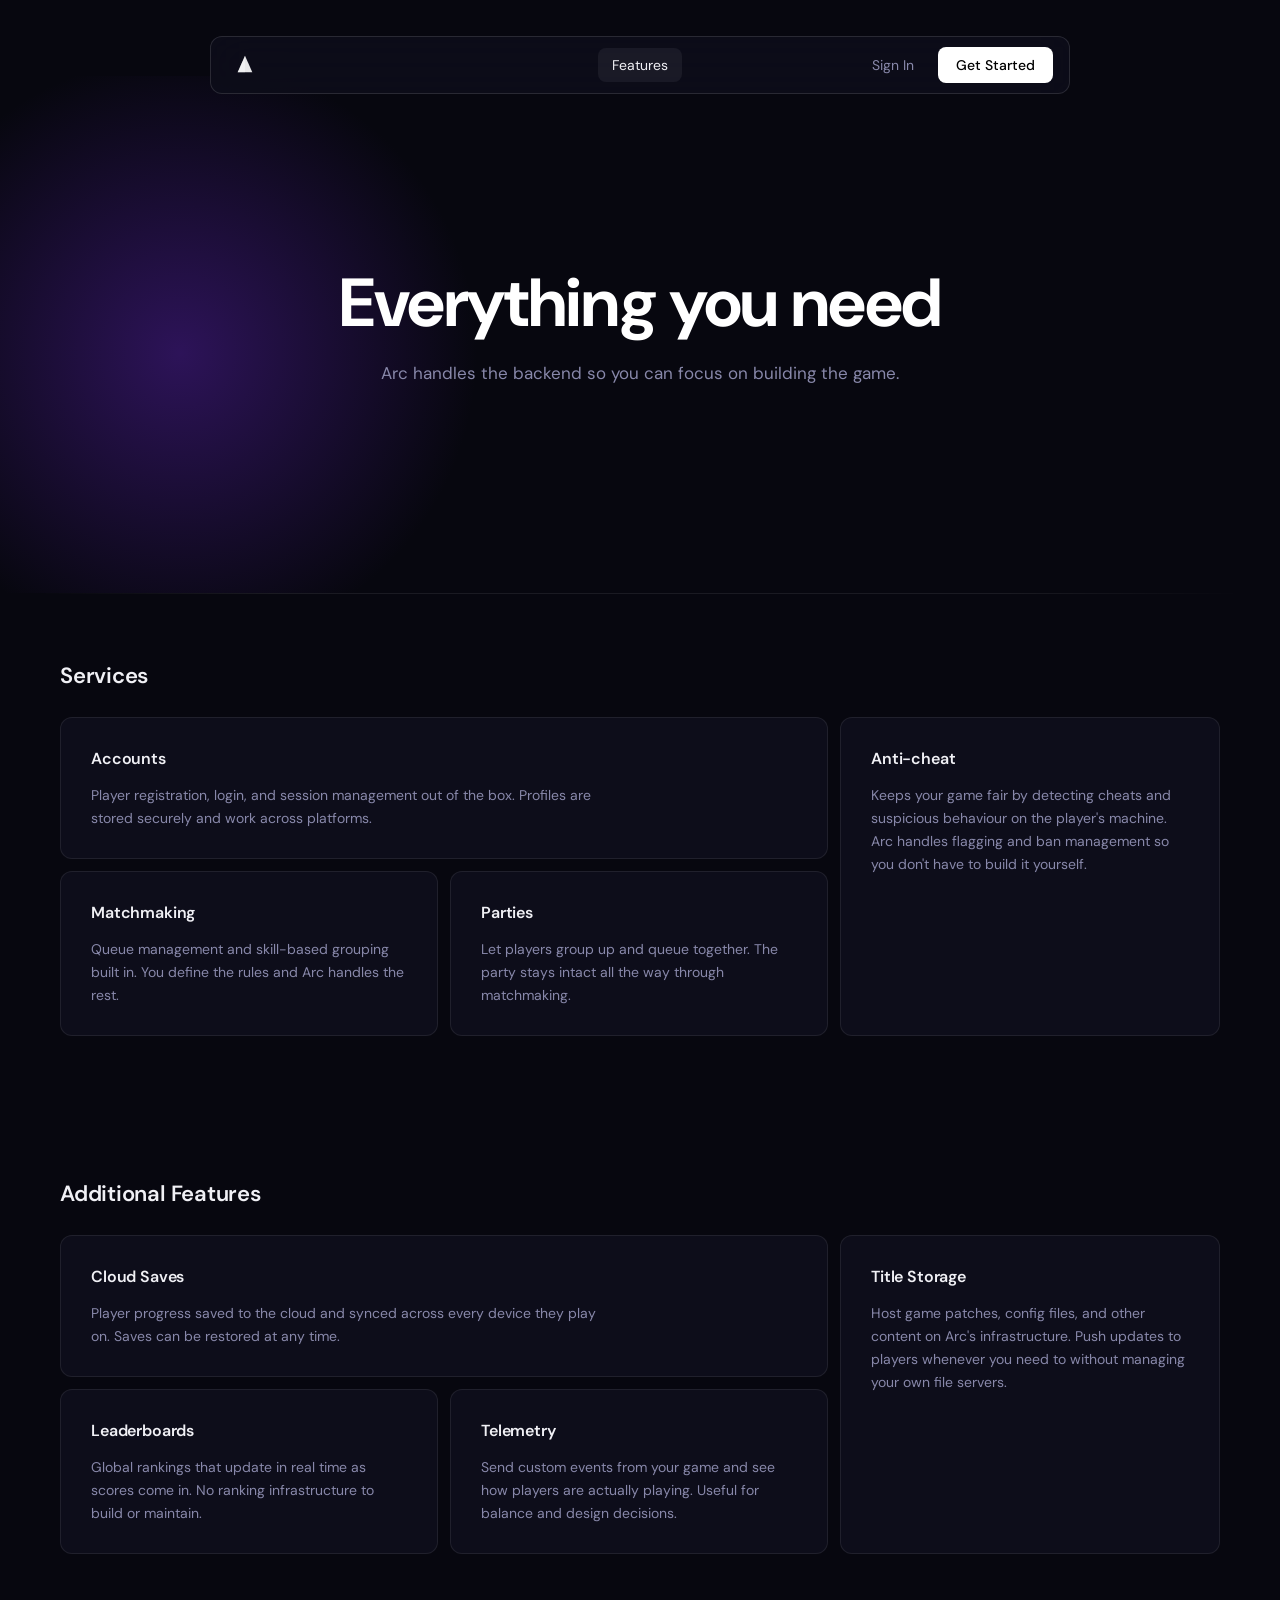
==== features.html @ 821b5faa "Add files via upload" ====
<!DOCTYPE html>
<html lang="en">
<head>
<meta charset="UTF-8">
<meta name="viewport" content="width=device-width,initial-scale=1.0">
<title>Arc — Features</title>
<link rel="preconnect" href="https://fonts.googleapis.com">
<link href="https://fonts.googleapis.com/css2?family=DM+Sans:wght@300;400;500;600;700&display=swap" rel="stylesheet">
<link rel="stylesheet" href="shared.css">
</head>
<body>

<!-- NAV -->
<div class="nav-wrap">
  <nav class="navbar">
    <a href="index.html" class="nav-logo">
      <svg width="22" height="22" viewBox="0 0 24 24" fill="none">
        <path d="M12 2L4 20h16L12 2z" fill="white" opacity="0.9"/>
        <path d="M12 2L4 20h8V2z" fill="white" opacity="0.4"/>
      </svg>
    </a>
    <div class="nav-center">
      <a href="features.html" class="nav-link active">Features</a>
    </div>
    <div class="nav-right">
      <a href="login.html" class="nav-sign-in">Sign In</a>
      <a href="login.html" class="nav-get-started">Get Started</a>
    </div>
  </nav>
</div>

<!-- HERO -->
<section class="hero">
  <div class="hero-glow"></div>
  <div class="container" style="text-align:center;padding-top:90px;padding-bottom:80px;">
    <h1 class="hero-title">Everything you need</h1>
    <p class="hero-sub">Arc handles the backend so you can focus on building the game.</p>
  </div>
</section>

<div class="page-divider"></div>

<!-- SERVICES SECTION -->
<section class="section">
  <div class="container">
    <h2 class="section-title">Services</h2>

    <div class="feat-layout">
      <!-- Left column -->
      <div class="feat-left">
        <!-- Accounts — full width -->
        <div class="feat-card feat-card-full">
          <div class="feat-card-title">Accounts</div>
          <div class="feat-card-body">Player registration, login, and session management out of the box. Profiles are stored securely and work across platforms.</div>
        </div>
        <!-- Matchmaking + Parties side by side -->
        <div class="feat-row">
          <div class="feat-card">
            <div class="feat-card-title">Matchmaking</div>
            <div class="feat-card-body">Queue management and skill-based grouping built in. You define the rules and Arc handles the rest.</div>
          </div>
          <div class="feat-card">
            <div class="feat-card-title">Parties</div>
            <div class="feat-card-body">Let players group up and queue together. The party stays intact all the way through matchmaking.</div>
          </div>
        </div>
      </div>
      <!-- Right column — Anti-cheat tall -->
      <div class="feat-right">
        <div class="feat-card feat-card-tall">
          <div class="feat-card-title">Anti-cheat</div>
          <div class="feat-card-body">Keeps your game fair by detecting cheats and suspicious behaviour on the player's machine. Arc handles flagging and ban management so you don't have to build it yourself.</div>
        </div>
      </div>
    </div>
  </div>
</section>

<!-- ADDITIONAL FEATURES SECTION -->
<section class="section">
  <div class="container">
    <h2 class="section-title">Additional Features</h2>

    <div class="feat-layout">
      <div class="feat-left">
        <!-- Cloud Saves — full width -->
        <div class="feat-card feat-card-full">
          <div class="feat-card-title">Cloud Saves</div>
          <div class="feat-card-body">Player progress saved to the cloud and synced across every device they play on. Saves can be restored at any time.</div>
        </div>
        <!-- Leaderboards + Telemetry -->
        <div class="feat-row">
          <div class="feat-card">
            <div class="feat-card-title">Leaderboards</div>
            <div class="feat-card-body">Global rankings that update in real time as scores come in. No ranking infrastructure to build or maintain.</div>
          </div>
          <div class="feat-card">
            <div class="feat-card-title">Telemetry</div>
            <div class="feat-card-body">Send custom events from your game and see how players are actually playing. Useful for balance and design decisions.</div>
          </div>
        </div>
      </div>
      <!-- Right — Title Storage tall -->
      <div class="feat-right">
        <div class="feat-card feat-card-tall">
          <div class="feat-card-title">Title Storage</div>
          <div class="feat-card-body">Host game patches, config files, and other content on Arc's infrastructure. Push updates to players whenever you need to without managing your own file servers.</div>
        </div>
      </div>
    </div>
  </div>
</section>

</body>
</html>
---- shared.css ----
/* ═══════════════════════════════════════════
   ARC SERVICES — shared.css
   Exact recreation of arc-services.dev
═══════════════════════════════════════════ */

*, *::before, *::after {
  margin: 0; padding: 0; box-sizing: border-box;
}

:root {
  --bg:       #07070f;
  --bg-card:  #0d0d1a;
  --bg-card2: #0f0f1e;
  --border:   rgba(255,255,255,0.08);
  --border2:  rgba(255,255,255,0.12);
  --txt:      #f0f0f5;
  --txt2:     #8888aa;
  --txt3:     #5a5a7a;
  --accent:   #ffffff;
  --purple:   #6b21a8;
  --purple2:  #4c1d95;
}

html { scroll-behavior: smooth; }

body {
  font-family: 'DM Sans', -apple-system, sans-serif;
  background: var(--bg);
  color: var(--txt);
  font-size: 15px;
  line-height: 1.6;
  min-height: 100vh;
  overflow-x: hidden;
}

/* ── CONTAINER ── */
.container {
  max-width: 1240px;
  margin: 0 auto;
  padding: 0 40px;
}

/* ═══════════════════════════════
   NAV
═══════════════════════════════ */
.nav-wrap {
  display: flex;
  justify-content: center;
  padding: 18px 40px 0;
  position: sticky;
  top: 18px;
  z-index: 100;
}

.navbar {
  display: flex;
  align-items: center;
  justify-content: space-between;
  width: 100%;
  max-width: 860px;
  background: rgba(13, 13, 26, 0.85);
  backdrop-filter: blur(20px);
  -webkit-backdrop-filter: blur(20px);
  border: 1px solid var(--border2);
  border-radius: 12px;
  padding: 10px 16px;
}

.nav-logo {
  display: flex;
  align-items: center;
  justify-content: center;
  width: 36px;
  height: 36px;
  text-decoration: none;
  flex-shrink: 0;
}

.nav-center {
  display: flex;
  align-items: center;
  gap: 8px;
  position: absolute;
  left: 50%;
  transform: translateX(-50%);
}

.nav-link {
  font-size: 14px;
  font-weight: 400;
  color: var(--txt2);
  text-decoration: none;
  padding: 6px 14px;
  border-radius: 8px;
  transition: color 0.15s, background 0.15s;
}
.nav-link:hover, .nav-link.active { color: var(--txt); background: rgba(255,255,255,0.06); }

.nav-right {
  display: flex;
  align-items: center;
  gap: 8px;
  flex-shrink: 0;
}

.nav-sign-in {
  font-size: 14px;
  font-weight: 400;
  color: var(--txt2);
  text-decoration: none;
  padding: 7px 16px;
  border-radius: 8px;
  transition: color 0.15s, background 0.15s;
}
.nav-sign-in:hover { color: var(--txt); background: rgba(255,255,255,0.06); }

.nav-get-started {
  font-size: 14px;
  font-weight: 500;
  color: #000;
  text-decoration: none;
  padding: 7px 18px;
  border-radius: 8px;
  background: #fff;
  transition: opacity 0.15s, transform 0.15s;
}
.nav-get-started:hover { opacity: 0.88; transform: translateY(-1px); }

/* ═══════════════════════════════
   HERO
═══════════════════════════════ */
.hero {
  position: relative;
  text-align: center;
  padding: 100px 40px 90px;
  overflow: hidden;
}

.hero-glow {
  position: absolute;
  bottom: -60px;
  left: -120px;
  width: 600px;
  height: 600px;
  background: radial-gradient(ellipse at center, rgba(76,29,149,0.55) 0%, transparent 70%);
  pointer-events: none;
  z-index: 0;
}

.hero-glow-right {
  left: auto;
  right: -100px;
  bottom: 0;
  width: 400px;
  height: 400px;
  background: radial-gradient(ellipse at center, rgba(107,33,168,0.25) 0%, transparent 70%);
}

.arc-watermark {
  position: absolute;
  top: 50%;
  left: 50%;
  transform: translate(-50%, -50%);
  font-size: 280px;
  font-weight: 900;
  letter-spacing: -0.04em;
  color: rgba(255,255,255,0.025);
  pointer-events: none;
  user-select: none;
  z-index: 0;
  line-height: 1;
}

.hero .container { position: relative; z-index: 1; }

.hero-title {
  font-size: clamp(44px, 6vw, 68px);
  font-weight: 700;
  letter-spacing: -0.02em;
  color: #fff;
  margin-bottom: 18px;
  line-height: 1.1;
}

.hero-sub {
  font-size: 17px;
  font-weight: 400;
  color: var(--txt2);
  max-width: 520px;
  margin: 0 auto 36px;
  line-height: 1.65;
}

/* Search */
.search-wrap {
  position: relative;
  max-width: 480px;
  margin: 0 auto;
}
.search-input {
  width: 100%;
  padding: 14px 48px 14px 18px;
  background: rgba(255,255,255,0.06);
  border: 1px solid rgba(255,255,255,0.12);
  border-radius: 10px;
  color: var(--txt);
  font-size: 15px;
  font-family: 'DM Sans', sans-serif;
  outline: none;
  transition: border-color 0.2s, background 0.2s;
}
.search-input::placeholder { color: var(--txt3); }
.search-input:focus {
  border-color: rgba(255,255,255,0.22);
  background: rgba(255,255,255,0.08);
}
.search-icon {
  position: absolute;
  right: 16px;
  top: 50%;
  transform: translateY(-50%);
  width: 18px;
  height: 18px;
  color: var(--txt3);
  pointer-events: none;
}

/* ═══════════════════════════════
   DIVIDER
═══════════════════════════════ */
.page-divider {
  height: 1px;
  background: linear-gradient(90deg, transparent, rgba(255,255,255,0.08) 20%, rgba(255,255,255,0.08) 80%, transparent);
  margin: 0 40px;
}

/* ═══════════════════════════════
   SECTIONS
═══════════════════════════════ */
.section {
  padding: 64px 0;
}

.section-title {
  font-size: 22px;
  font-weight: 600;
  color: var(--txt);
  letter-spacing: -0.01em;
  margin-bottom: 24px;
}

/* ═══════════════════════════════
   HOME — SERVICES GRID
═══════════════════════════════ */
.services-grid {
  display: grid;
  grid-template-columns: repeat(4, 1fr);
  gap: 12px;
}

.service-card {
  display: block;
  text-decoration: none;
  background: var(--bg-card);
  border: 1px solid var(--border);
  border-radius: 12px;
  padding: 28px 24px 32px;
  transition: border-color 0.2s, background 0.2s, transform 0.2s;
  cursor: pointer;
}
.service-card:hover {
  border-color: var(--border2);
  background: var(--bg-card2);
  transform: translateY(-2px);
}

.service-icon {
  width: 32px;
  height: 32px;
  margin-bottom: 16px;
  color: var(--txt2);
}
.service-icon svg { width: 100%; height: 100%; }

.service-name {
  font-size: 15px;
  font-weight: 600;
  color: var(--txt);
  margin-bottom: 6px;
}
.service-desc {
  font-size: 13px;
  color: var(--txt2);
  line-height: 1.5;
}

/* ═══════════════════════════════
   HOME — ADDITIONAL FEATURES GRID
═══════════════════════════════ */
.features-grid-home {
  display: grid;
  grid-template-columns: repeat(2, 1fr);
  gap: 10px;
}

.feature-card-home {
  display: block;
  text-decoration: none;
  position: relative;
  background: var(--bg-card);
  border: 1px solid var(--border);
  border-radius: 12px;
  padding: 20px 24px;
  transition: border-color 0.2s, background 0.2s, transform 0.2s;
}
.feature-card-home:hover {
  border-color: var(--border2);
  background: var(--bg-card2);
  transform: translateY(-1px);
}

.feature-badge {
  position: absolute;
  top: 20px;
  right: 20px;
  font-size: 11px;
  font-weight: 500;
  color: var(--txt3);
}

.feature-card-name {
  font-size: 14px;
  font-weight: 600;
  color: var(--txt);
  margin-bottom: 6px;
}

.feature-card-desc {
  font-size: 13px;
  color: var(--txt2);
  line-height: 1.55;
  max-width: 90%;
}

/* ═══════════════════════════════
   FEATURES PAGE — LAYOUT
═══════════════════════════════ */
.feat-layout {
  display: grid;
  grid-template-columns: 1fr 380px;
  gap: 12px;
  align-items: stretch;
  margin-bottom: 12px;
}

.feat-left {
  display: flex;
  flex-direction: column;
  gap: 12px;
}

.feat-row {
  display: grid;
  grid-template-columns: 1fr 1fr;
  gap: 12px;
}

.feat-right {
  display: flex;
}

.feat-card {
  background: var(--bg-card);
  border: 1px solid var(--border);
  border-radius: 12px;
  padding: 28px 30px;
  transition: border-color 0.2s, background 0.2s;
}
.feat-card:hover {
  border-color: var(--border2);
  background: var(--bg-card2);
}

.feat-card-full {
  width: 100%;
}

.feat-card-tall {
  flex: 1;
  min-height: 280px;
}

.feat-card-title {
  font-size: 16px;
  font-weight: 600;
  color: var(--txt);
  margin-bottom: 12px;
  letter-spacing: -0.01em;
}

.feat-card-body {
  font-size: 14px;
  color: var(--txt2);
  line-height: 1.65;
  max-width: 520px;
}
.feat-card-tall .feat-card-body { max-width: none; }

/* ═══════════════════════════════
   BUILT WITH ARC
═══════════════════════════════ */
.built-section {
  position: relative;
  overflow: hidden;
  padding-bottom: 80px;
}

.built-glow {
  position: absolute;
  bottom: 0;
  left: 50%;
  transform: translateX(-50%);
  width: 800px;
  height: 500px;
  background: radial-gradient(ellipse at center bottom, rgba(76,29,149,0.35) 0%, transparent 70%);
  pointer-events: none;
}

.built-sub {
  font-size: 14px;
  color: var(--txt2);
  margin-bottom: 28px;
  margin-top: -10px;
}

.projects-grid {
  display: grid;
  grid-template-columns: repeat(4, 1fr);
  gap: 12px;
}

.project-card {
  display: block;
  text-decoration: none;
  position: relative;
  border-radius: 12px;
  overflow: hidden;
  aspect-ratio: 4/3;
  background: var(--bg-card);
  border: 1px solid var(--border);
  transition: transform 0.2s, border-color 0.2s;
}
.project-card:hover {
  transform: translateY(-3px);
  border-color: rgba(255,255,255,0.18);
}

.project-card img {
  width: 100%;
  height: 100%;
  object-fit: cover;
  display: block;
}

.project-card.no-img {
  background: linear-gradient(135deg, #1a0a2e 0%, #0d0d1a 100%);
}

.project-overlay {
  position: absolute;
  bottom: 0;
  left: 0;
  right: 0;
  padding: 12px 16px;
  background: linear-gradient(to top, rgba(0,0,0,0.75) 0%, transparent 100%);
}

.project-name {
  font-size: 15px;
  font-weight: 600;
  color: #fff;
}

/* ═══════════════════════════════
   LOGIN PAGE
═══════════════════════════════ */
.login-body {
  min-height: 100vh;
  display: flex;
  align-items: center;
  justify-content: center;
  background: var(--bg);
  position: relative;
}

.login-glow {
  position: fixed;
  bottom: -100px;
  left: -150px;
  width: 700px;
  height: 700px;
  background: radial-gradient(ellipse at center, rgba(76,29,149,0.5) 0%, transparent 65%);
  pointer-events: none;
}

.login-center {
  display: flex;
  align-items: center;
  justify-content: center;
  width: 100%;
  padding: 40px 20px;
  position: relative;
  z-index: 1;
}

.login-card {
  background: rgba(13, 13, 26, 0.9);
  border: 1px solid rgba(255,255,255,0.1);
  border-radius: 16px;
  padding: 40px 40px 44px;
  width: 100%;
  max-width: 360px;
  backdrop-filter: blur(24px);
}

.login-logo {
  display: flex;
  align-items: center;
  justify-content: center;
  margin-bottom: 20px;
}

.login-title {
  font-size: 18px;
  font-weight: 600;
  color: var(--txt);
  text-align: center;
  margin-bottom: 24px;
  letter-spacing: -0.01em;
}

.login-form {
  display: flex;
  flex-direction: column;
  gap: 10px;
}

.login-input {
  width: 100%;
  padding: 13px 16px;
  background: rgba(255,255,255,0.05);
  border: 1px solid rgba(255,255,255,0.1);
  border-radius: 10px;
  color: var(--txt);
  font-size: 14px;
  font-family: 'DM Sans', sans-serif;
  outline: none;
  transition: border-color 0.15s, background 0.15s;
}
.login-input::placeholder { color: var(--txt3); }
.login-input:focus {
  border-color: rgba(255,255,255,0.22);
  background: rgba(255,255,255,0.08);
}

.login-links {
  display: flex;
  justify-content: space-between;
  align-items: center;
  margin: 2px 0;
}

.login-link {
  font-size: 12.5px;
  color: var(--txt2);
  text-decoration: none;
  transition: color 0.15s;
}
.login-link:hover { color: var(--txt); }

.login-btn {
  width: 100%;
  padding: 13px;
  background: rgba(255,255,255,0.08);
  border: 1px solid rgba(255,255,255,0.1);
  border-radius: 10px;
  color: var(--txt2);
  font-size: 14px;
  font-weight: 500;
  font-family: 'DM Sans', sans-serif;
  cursor: pointer;
  transition: background 0.15s, color 0.15s, border-color 0.15s;
  margin-top: 4px;
}
.login-btn:hover {
  background: rgba(255,255,255,0.14);
  color: var(--txt);
  border-color: rgba(255,255,255,0.18);
}

/* ═══════════════════════════════
   RESPONSIVE
═══════════════════════════════ */
@media (max-width: 900px) {
  .services-grid { grid-template-columns: repeat(2, 1fr); }
  .feat-layout { grid-template-columns: 1fr; }
  .feat-right { min-height: 220px; }
  .projects-grid { grid-template-columns: repeat(2, 1fr); }
  .features-grid-home { grid-template-columns: 1fr; }
}

@media (max-width: 600px) {
  .services-grid { grid-template-columns: 1fr; }
  .feat-row { grid-template-columns: 1fr; }
  .projects-grid { grid-template-columns: 1fr 1fr; }
  .navbar { padding: 8px 12px; }
  .nav-center { display: none; }
  .container { padding: 0 20px; }
  .hero { padding: 80px 20px 60px; }
  .hero-title { font-size: 36px; }
}
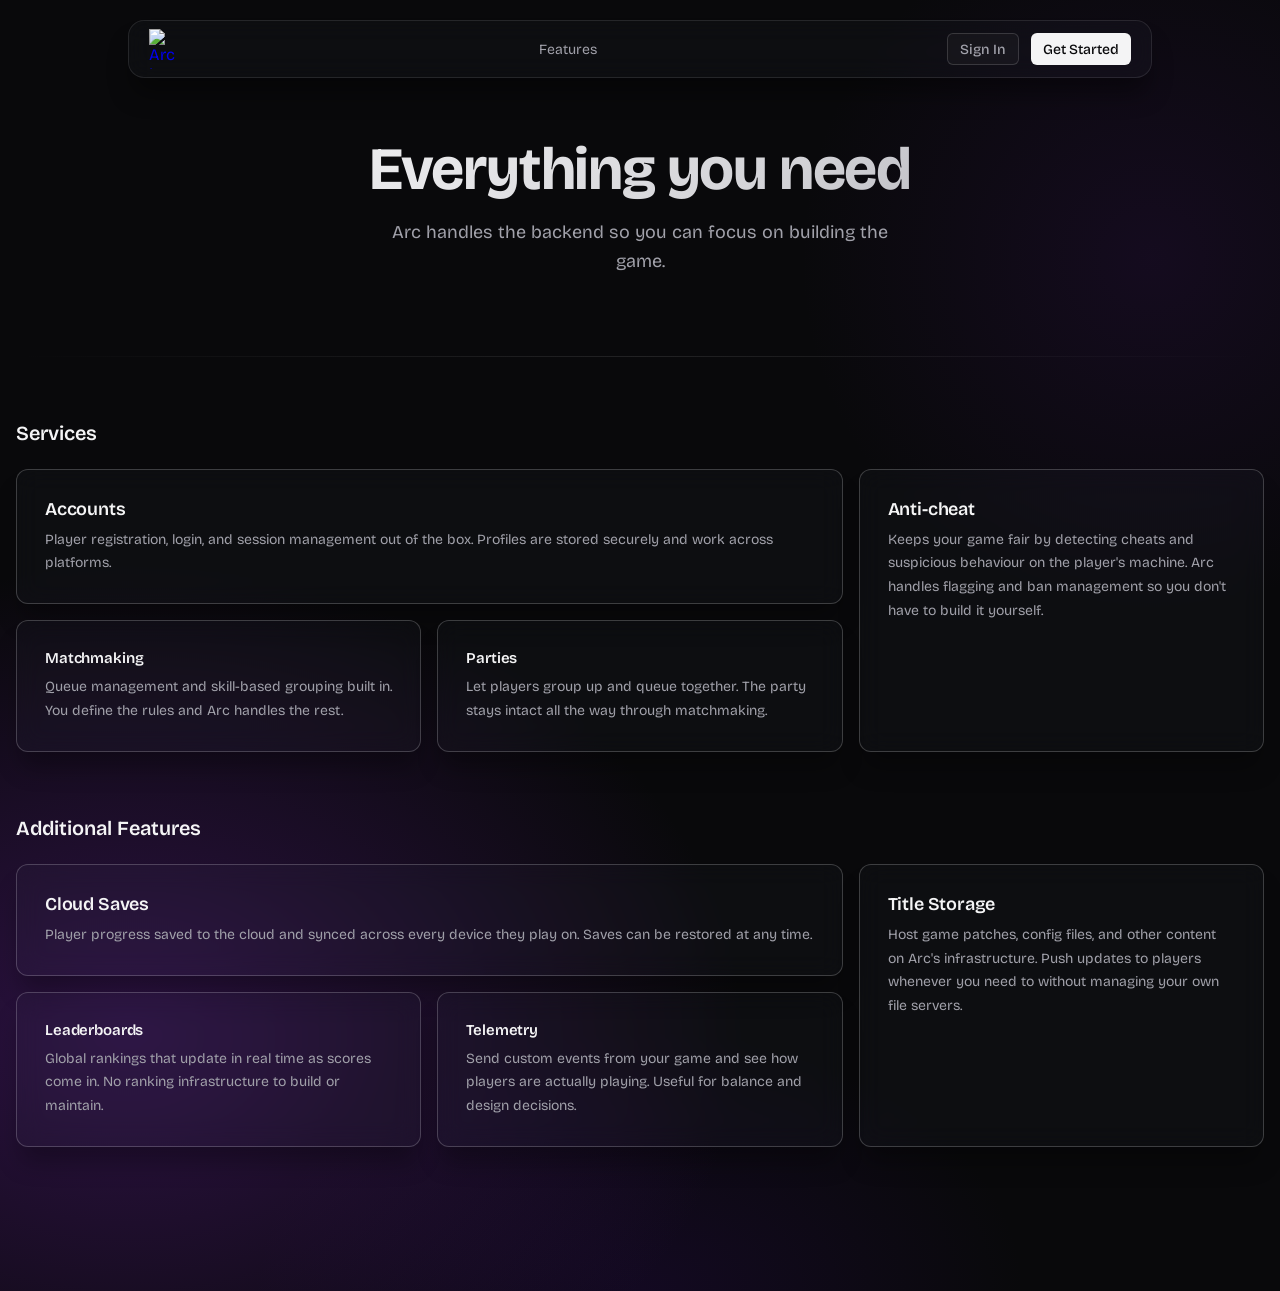
==== commit 21f3d109: "Add files via upload" ====
--- a/features.html
+++ b/features.html
@@ -2,114 +2,100 @@
 <html lang="en">
 <head>
 <meta charset="UTF-8">
-<meta name="viewport" content="width=device-width,initial-scale=1.0">
-<title>Arc — Features</title>
-<link rel="preconnect" href="https://fonts.googleapis.com">
-<link href="https://fonts.googleapis.com/css2?family=DM+Sans:wght@300;400;500;600;700&display=swap" rel="stylesheet">
+<meta name="viewport" content="width=device-width, initial-scale=1">
+<title>Arc</title>
 <link rel="stylesheet" href="shared.css">
 </head>
-<body>
+<body class="bg-galaxy">
 
-<!-- NAV -->
-<div class="nav-wrap">
-  <nav class="navbar">
-    <a href="index.html" class="nav-logo">
-      <svg width="22" height="22" viewBox="0 0 24 24" fill="none">
-        <path d="M12 2L4 20h16L12 2z" fill="white" opacity="0.9"/>
-        <path d="M12 2L4 20h8V2z" fill="white" opacity="0.4"/>
-      </svg>
-    </a>
-    <div class="nav-center">
-      <a href="features.html" class="nav-link active">Features</a>
+<div class="main-wrap">
+
+  <!-- NAV -->
+  <header class="navbar-outer">
+    <div class="navbar-inner">
+      <a href="index.html" class="nav-logo-wrap">
+        <img src="https://arc-services.dev/Arc_Transparent.png" alt="Arc Logo">
+      </a>
+      <nav class="nav-center">
+        <a href="features.html" class="nav-link">Features</a>
+      </nav>
+      <div class="nav-right">
+        <a href="login.html" class="btn-signin">Sign In</a>
+        <a href="login.html" class="btn-getstarted">Get Started</a>
+      </div>
     </div>
-    <div class="nav-right">
-      <a href="login.html" class="nav-sign-in">Sign In</a>
-      <a href="login.html" class="nav-get-started">Get Started</a>
-    </div>
-  </nav>
-</div>
+  </header>
 
-<!-- HERO -->
-<section class="hero">
-  <div class="hero-glow"></div>
-  <div class="container" style="text-align:center;padding-top:90px;padding-bottom:80px;">
-    <h1 class="hero-title">Everything you need</h1>
-    <p class="hero-sub">Arc handles the backend so you can focus on building the game.</p>
-  </div>
-</section>
+  <main class="main-container">
 
-<div class="page-divider"></div>
+    <!-- HERO -->
+    <section class="hero-section" style="margin-bottom:80px;padding-top:32px;">
+      <h1 class="hero-h1 text-gradient">Everything you need</h1>
+      <p class="hero-sub hero-sub-center" style="max-width:512px;">Arc handles the backend so you can focus on building the game.</p>
+    </section>
 
-<!-- SERVICES SECTION -->
-<section class="section">
-  <div class="container">
-    <h2 class="section-title">Services</h2>
+    <div class="hr-gradient"></div>
 
-    <div class="feat-layout">
-      <!-- Left column -->
-      <div class="feat-left">
-        <!-- Accounts — full width -->
-        <div class="feat-card feat-card-full">
-          <div class="feat-card-title">Accounts</div>
-          <div class="feat-card-body">Player registration, login, and session management out of the box. Profiles are stored securely and work across platforms.</div>
+    <!-- SERVICES -->
+    <section class="section-gap">
+      <h2 class="sec-h2-sm">Services</h2>
+      <div class="grid-3">
+        <!-- Accounts — col-span-2 -->
+        <div class="feat-card col-span-2">
+          <h3>Accounts</h3>
+          <p>Player registration, login, and session management out of the box. Profiles are stored securely and work across platforms.</p>
         </div>
-        <!-- Matchmaking + Parties side by side -->
-        <div class="feat-row">
-          <div class="feat-card">
-            <div class="feat-card-title">Matchmaking</div>
-            <div class="feat-card-body">Queue management and skill-based grouping built in. You define the rules and Arc handles the rest.</div>
-          </div>
-          <div class="feat-card">
-            <div class="feat-card-title">Parties</div>
-            <div class="feat-card-body">Let players group up and queue together. The party stays intact all the way through matchmaking.</div>
+        <!-- Anti-cheat — row-span-2 (tall right card) -->
+        <div class="feat-card row-span-2" style="display:flex;flex-direction:column;gap:16px;">
+          <div>
+            <h3>Anti-cheat</h3>
+            <p>Keeps your game fair by detecting cheats and suspicious behaviour on the player's machine. Arc handles flagging and ban management so you don't have to build it yourself.</p>
           </div>
         </div>
-      </div>
-      <!-- Right column — Anti-cheat tall -->
-      <div class="feat-right">
-        <div class="feat-card feat-card-tall">
-          <div class="feat-card-title">Anti-cheat</div>
-          <div class="feat-card-body">Keeps your game fair by detecting cheats and suspicious behaviour on the player's machine. Arc handles flagging and ban management so you don't have to build it yourself.</div>
+        <!-- Matchmaking -->
+        <div class="feat-card">
+          <h3 class="sm">Matchmaking</h3>
+          <p>Queue management and skill-based grouping built in. You define the rules and Arc handles the rest.</p>
+        </div>
+        <!-- Parties -->
+        <div class="feat-card">
+          <h3 class="sm">Parties</h3>
+          <p>Let players group up and queue together. The party stays intact all the way through matchmaking.</p>
         </div>
       </div>
-    </div>
-  </div>
-</section>
+    </section>
 
-<!-- ADDITIONAL FEATURES SECTION -->
-<section class="section">
-  <div class="container">
-    <h2 class="section-title">Additional Features</h2>
-
-    <div class="feat-layout">
-      <div class="feat-left">
-        <!-- Cloud Saves — full width -->
-        <div class="feat-card feat-card-full">
-          <div class="feat-card-title">Cloud Saves</div>
-          <div class="feat-card-body">Player progress saved to the cloud and synced across every device they play on. Saves can be restored at any time.</div>
+    <!-- ADDITIONAL FEATURES -->
+    <section class="section-gap">
+      <h2 class="sec-h2-sm">Additional Features</h2>
+      <div class="grid-3">
+        <!-- Cloud Saves — col-span-2 -->
+        <div class="feat-card col-span-2">
+          <h3>Cloud Saves</h3>
+          <p>Player progress saved to the cloud and synced across every device they play on. Saves can be restored at any time.</p>
         </div>
-        <!-- Leaderboards + Telemetry -->
-        <div class="feat-row">
-          <div class="feat-card">
-            <div class="feat-card-title">Leaderboards</div>
-            <div class="feat-card-body">Global rankings that update in real time as scores come in. No ranking infrastructure to build or maintain.</div>
-          </div>
-          <div class="feat-card">
-            <div class="feat-card-title">Telemetry</div>
-            <div class="feat-card-body">Send custom events from your game and see how players are actually playing. Useful for balance and design decisions.</div>
+        <!-- Title Storage — row-span-2 (tall right card) -->
+        <div class="feat-card row-span-2" style="display:flex;flex-direction:column;gap:16px;">
+          <div>
+            <h3>Title Storage</h3>
+            <p>Host game patches, config files, and other content on Arc's infrastructure. Push updates to players whenever you need to without managing your own file servers.</p>
           </div>
         </div>
-      </div>
-      <!-- Right — Title Storage tall -->
-      <div class="feat-right">
-        <div class="feat-card feat-card-tall">
-          <div class="feat-card-title">Title Storage</div>
-          <div class="feat-card-body">Host game patches, config files, and other content on Arc's infrastructure. Push updates to players whenever you need to without managing your own file servers.</div>
+        <!-- Leaderboards -->
+        <div class="feat-card">
+          <h3 class="sm">Leaderboards</h3>
+          <p>Global rankings that update in real time as scores come in. No ranking infrastructure to build or maintain.</p>
+        </div>
+        <!-- Telemetry -->
+        <div class="feat-card">
+          <h3 class="sm">Telemetry</h3>
+          <p>Send custom events from your game and see how players are actually playing. Useful for balance and design decisions.</p>
         </div>
       </div>
-    </div>
-  </div>
-</section>
+    </section>
+
+  </main>
+</div>
 
 </body>
 </html>
--- a/shared.css
+++ b/shared.css
@@ -1,621 +1,127 @@
-/* ═══════════════════════════════════════════
-   ARC SERVICES — shared.css
-   Exact recreation of arc-services.dev
-═══════════════════════════════════════════ */
+@import url('https://fonts.googleapis.com/css2?family=Bricolage+Grotesque:opsz,wght@12..96,300;12..96,400;12..96,500;12..96,600;12..96,700;12..96,800&display=swap');
 
-*, *::before, *::after {
-  margin: 0; padding: 0; box-sizing: border-box;
+*,*::before,*::after{margin:0;padding:0;box-sizing:border-box;}
+html{scroll-behavior:smooth;}
+body{font-family:'Bricolage Grotesque',-apple-system,sans-serif;background:#09090b;color:#f4f4f5;min-height:100vh;overflow-x:hidden;}
+
+.bg-galaxy{
+  background:
+    radial-gradient(ellipse 80% 60% at 10% 80%,rgba(88,28,135,0.45) 0%,transparent 60%),
+    radial-gradient(ellipse 50% 50% at 90% 20%,rgba(67,20,110,0.2) 0%,transparent 55%),
+    radial-gradient(ellipse 60% 40% at 50% 100%,rgba(49,10,100,0.25) 0%,transparent 50%),
+    #09090b;
 }
 
-:root {
-  --bg:       #07070f;
-  --bg-card:  #0d0d1a;
-  --bg-card2: #0f0f1e;
-  --border:   rgba(255,255,255,0.08);
-  --border2:  rgba(255,255,255,0.12);
-  --txt:      #f0f0f5;
-  --txt2:     #8888aa;
-  --txt3:     #5a5a7a;
-  --accent:   #ffffff;
-  --purple:   #6b21a8;
-  --purple2:  #4c1d95;
+.text-gradient{
+  background:linear-gradient(135deg,#ffffff 0%,#d4d4d8 60%,#a1a1aa 100%);
+  -webkit-background-clip:text;-webkit-text-fill-color:transparent;background-clip:text;
 }
 
-html { scroll-behavior: smooth; }
+/* NAV */
+.navbar-outer{
+  position:absolute;top:20px;left:50%;z-index:50;
+  width:92%;max-width:64rem;transform:translateX(-50%);
+  border-radius:16px;
+  background:rgba(107,114,128,0.05);backdrop-filter:blur(12px);-webkit-backdrop-filter:blur(12px);
+  box-shadow:0 20px 25px -5px rgba(0,0,0,0.4);border:1px solid rgba(255,255,255,0.1);
+}
+.navbar-inner{display:flex;height:56px;align-items:center;padding:0 20px;gap:16px;}
+.nav-logo-wrap{display:flex;align-items:center;cursor:pointer;flex-shrink:0;text-decoration:none;}
+.nav-logo-wrap img{height:40px;width:40px;}
+.nav-center{flex:1;display:flex;justify-content:center;gap:24px;}
+.nav-link{font-size:14px;color:#a1a1aa;text-decoration:none;transition:color 0.15s;font-family:'Bricolage Grotesque',sans-serif;}
+.nav-link:hover{color:#f4f4f5;}
+.nav-right{flex-shrink:0;display:flex;align-items:center;gap:12px;}
+.btn-signin{display:inline-flex;align-items:center;justify-content:center;font-size:14px;font-weight:500;font-family:'Bricolage Grotesque',sans-serif;height:32px;padding:0 12px;border-radius:6px;border:1px solid rgba(255,255,255,0.15);background:rgba(255,255,255,0.03);color:#a1a1aa;cursor:pointer;text-decoration:none;transition:color 0.15s,background 0.15s;}
+.btn-signin:hover{color:#f4f4f5;background:rgba(255,255,255,0.06);}
+.btn-getstarted{display:inline-flex;align-items:center;justify-content:center;font-size:14px;font-weight:500;font-family:'Bricolage Grotesque',sans-serif;height:32px;padding:0 12px;border-radius:6px;border:none;background:#f4f4f5;color:#09090b;cursor:pointer;text-decoration:none;transition:opacity 0.15s;}
+.btn-getstarted:hover{opacity:0.9;}
 
-body {
-  font-family: 'DM Sans', -apple-system, sans-serif;
-  background: var(--bg);
-  color: var(--txt);
-  font-size: 15px;
-  line-height: 1.6;
-  min-height: 100vh;
-  overflow-x: hidden;
-}
+/* CONTAINER */
+.main-wrap{min-height:100vh;position:relative;}
+.main-container{position:relative;z-index:10;max-width:1280px;margin:0 auto;padding:104px 16px 80px;}
 
-/* ── CONTAINER ── */
-.container {
-  max-width: 1240px;
-  margin: 0 auto;
-  padding: 0 40px;
-}
+/* HERO */
+.hero-section{text-align:center;margin-bottom:80px;padding-top:32px;position:relative;}
+.hero-watermark{position:absolute;top:-10px;left:0;right:0;text-align:center;pointer-events:none;user-select:none;overflow:hidden;}
+.hero-watermark span{font-size:clamp(96px,16vw,192px);font-weight:700;color:rgba(255,255,255,0.03);letter-spacing:0.08em;line-height:1;}
+.hero-h1{font-size:clamp(36px,6vw,60px);font-weight:700;line-height:1.1;letter-spacing:-0.02em;margin-bottom:16px;}
+.hero-sub{font-size:18px;color:#a1a1aa;margin-bottom:32px;line-height:1.6;}
+.hero-sub-center{max-width:480px;margin-left:auto;margin-right:auto;}
 
-/* ═══════════════════════════════
-   NAV
-═══════════════════════════════ */
-.nav-wrap {
-  display: flex;
-  justify-content: center;
-  padding: 18px 40px 0;
-  position: sticky;
-  top: 18px;
-  z-index: 100;
-}
+/* SEARCH */
+.search-bar{max-width:576px;margin:0 auto 16px;background:rgba(107,114,128,0.05);backdrop-filter:blur(12px) saturate(100%);-webkit-backdrop-filter:blur(12px) saturate(100%);box-shadow:0 20px 25px -5px rgba(0,0,0,0.3);border:1px solid rgba(255,255,255,0.2);border-radius:8px;padding:8px 16px;display:flex;align-items:center;gap:8px;}
+.search-bar input{flex:1;background:transparent;border:none;color:#d4d4d8;font-size:14px;font-family:'Bricolage Grotesque',sans-serif;padding:8px 0;outline:none;}
+.search-bar input::placeholder{color:#52525b;}
+.search-btn{background:none;border:none;color:#71717a;cursor:pointer;padding:8px;display:flex;align-items:center;transition:color 0.15s;}
+.search-btn:hover{color:#d4d4d8;}
+.search-btn svg{width:20px;height:20px;}
 
-.navbar {
-  display: flex;
-  align-items: center;
-  justify-content: space-between;
-  width: 100%;
-  max-width: 860px;
-  background: rgba(13, 13, 26, 0.85);
-  backdrop-filter: blur(20px);
-  -webkit-backdrop-filter: blur(20px);
-  border: 1px solid var(--border2);
-  border-radius: 12px;
-  padding: 10px 16px;
-}
+/* DIVIDER */
+.hr-gradient{width:100%;height:1px;background:linear-gradient(to right,transparent,rgba(255,255,255,0.1),transparent);margin-bottom:64px;}
 
-.nav-logo {
-  display: flex;
-  align-items: center;
-  justify-content: center;
-  width: 36px;
-  height: 36px;
-  text-decoration: none;
-  flex-shrink: 0;
-}
+/* SECTION TITLES */
+.sec-h2-lg{font-size:24px;font-weight:700;color:#f4f4f5;margin-bottom:24px;letter-spacing:-0.01em;}
+.sec-h2-sm{font-size:20px;font-weight:600;color:#f4f4f5;margin-bottom:24px;}
 
-.nav-center {
-  display: flex;
-  align-items: center;
-  gap: 8px;
-  position: absolute;
-  left: 50%;
-  transform: translateX(-50%);
-}
+/* HOME SERVICES 4-COL */
+.grid-4{display:grid;grid-template-columns:repeat(4,1fr);gap:12px;}
+.service-card{background:rgba(107,114,128,0.05);backdrop-filter:blur(12px);-webkit-backdrop-filter:blur(12px);box-shadow:0 20px 25px -5px rgba(0,0,0,0.3);border:1px solid rgba(255,255,255,0.2);border-radius:8px;padding:20px;cursor:pointer;transition:border-color 0.15s;}
+.service-card:hover{border-color:rgba(255,255,255,0.3);}
+.sc-icon{margin-bottom:12px;color:#71717a;transition:color 0.15s;width:28px;height:28px;}
+.service-card:hover .sc-icon{color:#d4d4d8;}
+.sc-icon svg{width:100%;height:100%;}
+.sc-name{font-size:14px;font-weight:500;color:#e4e4e7;display:block;margin-bottom:4px;}
+.sc-desc{font-size:12px;color:#52525b;}
 
-.nav-link {
-  font-size: 14px;
-  font-weight: 400;
-  color: var(--txt2);
-  text-decoration: none;
-  padding: 6px 14px;
-  border-radius: 8px;
-  transition: color 0.15s, background 0.15s;
-}
-.nav-link:hover, .nav-link.active { color: var(--txt); background: rgba(255,255,255,0.06); }
+/* HOME ADDITIONAL 2-COL */
+.grid-2{display:grid;grid-template-columns:repeat(2,1fr);gap:12px;}
+.feat-sm-card{background:rgba(107,114,128,0.05);backdrop-filter:blur(12px);-webkit-backdrop-filter:blur(12px);box-shadow:0 20px 25px -5px rgba(0,0,0,0.3);border:1px solid rgba(255,255,255,0.2);border-radius:8px;padding:20px;cursor:pointer;transition:border-color 0.15s;}
+.feat-sm-card:hover{border-color:rgba(255,255,255,0.3);}
+.feat-sm-header{display:flex;align-items:flex-start;justify-content:space-between;margin-bottom:4px;}
+.feat-sm-name{font-size:14px;font-weight:500;color:#e4e4e7;transition:color 0.15s;}
+.feat-sm-card:hover .feat-sm-name{color:#fff;}
+.feat-sm-badge{font-size:12px;color:#52525b;}
+.feat-sm-desc{font-size:12px;color:#52525b;}
 
-.nav-right {
-  display: flex;
-  align-items: center;
-  gap: 8px;
-  flex-shrink: 0;
-}
+/* BUILT WITH ARC */
+.built-section{margin-bottom:80px;}
+.built-sub{font-size:14px;color:#71717a;margin-bottom:24px;margin-top:8px;}
+.projects-grid{display:grid;grid-template-columns:repeat(4,1fr);gap:12px;}
+.proj-card{display:block;position:relative;border-radius:12px;overflow:hidden;aspect-ratio:4/3;background:#18181b;border:1px solid rgba(255,255,255,0.1);text-decoration:none;transition:transform 0.2s,border-color 0.2s;}
+.proj-card:hover{transform:translateY(-3px);border-color:rgba(255,255,255,0.2);}
+.proj-card img{width:100%;height:100%;object-fit:cover;display:block;}
+.proj-overlay{position:absolute;inset:0;background:linear-gradient(to top,rgba(0,0,0,0.7) 0%,rgba(0,0,0,0.1) 50%,transparent 100%);display:flex;align-items:flex-end;padding:14px 16px;}
+.proj-name{font-size:15px;font-weight:600;color:#fff;font-family:'Bricolage Grotesque',sans-serif;}
 
-.nav-sign-in {
-  font-size: 14px;
-  font-weight: 400;
-  color: var(--txt2);
-  text-decoration: none;
-  padding: 7px 16px;
-  border-radius: 8px;
-  transition: color 0.15s, background 0.15s;
-}
-.nav-sign-in:hover { color: var(--txt); background: rgba(255,255,255,0.06); }
+/* FEATURES PAGE — 3-col grid */
+.grid-3{display:grid;grid-template-columns:repeat(3,1fr);gap:16px;}
+.col-span-2{grid-column:span 2;}
+.row-span-2{grid-row:span 2;}
+.feat-card{background:rgba(107,114,128,0.05);backdrop-filter:blur(12px);-webkit-backdrop-filter:blur(12px);box-shadow:0 20px 25px -5px rgba(0,0,0,0.3);border:1px solid rgba(255,255,255,0.2);border-radius:12px;padding:28px;}
+.feat-card h3{font-size:18px;font-weight:600;color:#f4f4f5;margin-bottom:8px;letter-spacing:-0.01em;}
+.feat-card h3.sm{font-size:15px;}
+.feat-card p{font-size:14px;color:#a1a1aa;line-height:1.7;}
+.section-gap{margin-bottom:64px;}
 
-.nav-get-started {
-  font-size: 14px;
-  font-weight: 500;
-  color: #000;
-  text-decoration: none;
-  padding: 7px 18px;
-  border-radius: 8px;
-  background: #fff;
-  transition: opacity 0.15s, transform 0.15s;
-}
-.nav-get-started:hover { opacity: 0.88; transform: translateY(-1px); }
+/* LOGIN */
+.login-page{min-height:100vh;display:flex;align-items:center;justify-content:center;position:relative;padding:20px;}
+.login-card{background:rgba(107,114,128,0.05);backdrop-filter:blur(12px) saturate(100%);-webkit-backdrop-filter:blur(12px) saturate(100%);box-shadow:0 20px 25px -5px rgba(0,0,0,0.4);border:1px solid rgba(255,255,255,0.2);border-radius:16px;padding:24px;width:420px;max-width:100%;display:flex;flex-direction:column;gap:16px;}
+.login-logo{display:flex;justify-content:center;margin-bottom:8px;}
+.login-logo img{width:56px;height:56px;opacity:0.9;}
+.login-title{font-size:20px;font-weight:600;color:#fff;text-align:center;}
+.login-inputs{display:flex;flex-direction:column;gap:12px;}
+.login-input{width:100%;border-radius:8px;padding:12px 16px;background:rgba(255,255,255,0.05);border:1px solid rgba(255,255,255,0.1);color:#fff;font-size:14px;font-family:'Bricolage Grotesque',sans-serif;outline:none;transition:border-color 0.15s;}
+.login-input::placeholder{color:rgba(255,255,255,0.4);}
+.login-input:focus{border-color:rgba(255,255,255,0.3);}
+.login-footer-links{display:flex;align-items:center;justify-content:space-between;font-size:14px;color:rgba(255,255,255,0.6);}
+.login-footer-links button{background:none;border:none;font-size:14px;font-family:'Bricolage Grotesque',sans-serif;color:rgba(255,255,255,0.6);cursor:pointer;transition:color 0.15s;}
+.login-footer-links button:hover{color:#fff;}
+.login-btn{width:100%;padding:12px 16px;margin-top:8px;border-radius:6px;font-size:14px;font-weight:500;font-family:'Bricolage Grotesque',sans-serif;background:rgba(255,255,255,0.05);border:1px solid rgba(255,255,255,0.2);color:rgba(255,255,255,0.4);cursor:not-allowed;transition:all 0.2s;box-shadow:0 10px 15px -3px rgba(0,0,0,0.3);}
+.login-btn.active{color:#fff;background:rgba(255,255,255,0.12);cursor:pointer;}
+.login-btn.active:hover{background:rgba(255,255,255,0.2);}
 
-/* ═══════════════════════════════
-   HERO
-═══════════════════════════════ */
-.hero {
-  position: relative;
-  text-align: center;
-  padding: 100px 40px 90px;
-  overflow: hidden;
-}
-
-.hero-glow {
-  position: absolute;
-  bottom: -60px;
-  left: -120px;
-  width: 600px;
-  height: 600px;
-  background: radial-gradient(ellipse at center, rgba(76,29,149,0.55) 0%, transparent 70%);
-  pointer-events: none;
-  z-index: 0;
-}
-
-.hero-glow-right {
-  left: auto;
-  right: -100px;
-  bottom: 0;
-  width: 400px;
-  height: 400px;
-  background: radial-gradient(ellipse at center, rgba(107,33,168,0.25) 0%, transparent 70%);
-}
-
-.arc-watermark {
-  position: absolute;
-  top: 50%;
-  left: 50%;
-  transform: translate(-50%, -50%);
-  font-size: 280px;
-  font-weight: 900;
-  letter-spacing: -0.04em;
-  color: rgba(255,255,255,0.025);
-  pointer-events: none;
-  user-select: none;
-  z-index: 0;
-  line-height: 1;
-}
-
-.hero .container { position: relative; z-index: 1; }
-
-.hero-title {
-  font-size: clamp(44px, 6vw, 68px);
-  font-weight: 700;
-  letter-spacing: -0.02em;
-  color: #fff;
-  margin-bottom: 18px;
-  line-height: 1.1;
-}
-
-.hero-sub {
-  font-size: 17px;
-  font-weight: 400;
-  color: var(--txt2);
-  max-width: 520px;
-  margin: 0 auto 36px;
-  line-height: 1.65;
-}
-
-/* Search */
-.search-wrap {
-  position: relative;
-  max-width: 480px;
-  margin: 0 auto;
-}
-.search-input {
-  width: 100%;
-  padding: 14px 48px 14px 18px;
-  background: rgba(255,255,255,0.06);
-  border: 1px solid rgba(255,255,255,0.12);
-  border-radius: 10px;
-  color: var(--txt);
-  font-size: 15px;
-  font-family: 'DM Sans', sans-serif;
-  outline: none;
-  transition: border-color 0.2s, background 0.2s;
-}
-.search-input::placeholder { color: var(--txt3); }
-.search-input:focus {
-  border-color: rgba(255,255,255,0.22);
-  background: rgba(255,255,255,0.08);
-}
-.search-icon {
-  position: absolute;
-  right: 16px;
-  top: 50%;
-  transform: translateY(-50%);
-  width: 18px;
-  height: 18px;
-  color: var(--txt3);
-  pointer-events: none;
-}
-
-/* ═══════════════════════════════
-   DIVIDER
-═══════════════════════════════ */
-.page-divider {
-  height: 1px;
-  background: linear-gradient(90deg, transparent, rgba(255,255,255,0.08) 20%, rgba(255,255,255,0.08) 80%, transparent);
-  margin: 0 40px;
-}
-
-/* ═══════════════════════════════
-   SECTIONS
-═══════════════════════════════ */
-.section {
-  padding: 64px 0;
-}
-
-.section-title {
-  font-size: 22px;
-  font-weight: 600;
-  color: var(--txt);
-  letter-spacing: -0.01em;
-  margin-bottom: 24px;
-}
-
-/* ═══════════════════════════════
-   HOME — SERVICES GRID
-═══════════════════════════════ */
-.services-grid {
-  display: grid;
-  grid-template-columns: repeat(4, 1fr);
-  gap: 12px;
-}
-
-.service-card {
-  display: block;
-  text-decoration: none;
-  background: var(--bg-card);
-  border: 1px solid var(--border);
-  border-radius: 12px;
-  padding: 28px 24px 32px;
-  transition: border-color 0.2s, background 0.2s, transform 0.2s;
-  cursor: pointer;
-}
-.service-card:hover {
-  border-color: var(--border2);
-  background: var(--bg-card2);
-  transform: translateY(-2px);
-}
-
-.service-icon {
-  width: 32px;
-  height: 32px;
-  margin-bottom: 16px;
-  color: var(--txt2);
-}
-.service-icon svg { width: 100%; height: 100%; }
-
-.service-name {
-  font-size: 15px;
-  font-weight: 600;
-  color: var(--txt);
-  margin-bottom: 6px;
-}
-.service-desc {
-  font-size: 13px;
-  color: var(--txt2);
-  line-height: 1.5;
-}
-
-/* ═══════════════════════════════
-   HOME — ADDITIONAL FEATURES GRID
-═══════════════════════════════ */
-.features-grid-home {
-  display: grid;
-  grid-template-columns: repeat(2, 1fr);
-  gap: 10px;
-}
-
-.feature-card-home {
-  display: block;
-  text-decoration: none;
-  position: relative;
-  background: var(--bg-card);
-  border: 1px solid var(--border);
-  border-radius: 12px;
-  padding: 20px 24px;
-  transition: border-color 0.2s, background 0.2s, transform 0.2s;
-}
-.feature-card-home:hover {
-  border-color: var(--border2);
-  background: var(--bg-card2);
-  transform: translateY(-1px);
-}
-
-.feature-badge {
-  position: absolute;
-  top: 20px;
-  right: 20px;
-  font-size: 11px;
-  font-weight: 500;
-  color: var(--txt3);
-}
-
-.feature-card-name {
-  font-size: 14px;
-  font-weight: 600;
-  color: var(--txt);
-  margin-bottom: 6px;
-}
-
-.feature-card-desc {
-  font-size: 13px;
-  color: var(--txt2);
-  line-height: 1.55;
-  max-width: 90%;
-}
-
-/* ═══════════════════════════════
-   FEATURES PAGE — LAYOUT
-═══════════════════════════════ */
-.feat-layout {
-  display: grid;
-  grid-template-columns: 1fr 380px;
-  gap: 12px;
-  align-items: stretch;
-  margin-bottom: 12px;
-}
-
-.feat-left {
-  display: flex;
-  flex-direction: column;
-  gap: 12px;
-}
-
-.feat-row {
-  display: grid;
-  grid-template-columns: 1fr 1fr;
-  gap: 12px;
-}
-
-.feat-right {
-  display: flex;
-}
-
-.feat-card {
-  background: var(--bg-card);
-  border: 1px solid var(--border);
-  border-radius: 12px;
-  padding: 28px 30px;
-  transition: border-color 0.2s, background 0.2s;
-}
-.feat-card:hover {
-  border-color: var(--border2);
-  background: var(--bg-card2);
-}
-
-.feat-card-full {
-  width: 100%;
-}
-
-.feat-card-tall {
-  flex: 1;
-  min-height: 280px;
-}
-
-.feat-card-title {
-  font-size: 16px;
-  font-weight: 600;
-  color: var(--txt);
-  margin-bottom: 12px;
-  letter-spacing: -0.01em;
-}
-
-.feat-card-body {
-  font-size: 14px;
-  color: var(--txt2);
-  line-height: 1.65;
-  max-width: 520px;
-}
-.feat-card-tall .feat-card-body { max-width: none; }
-
-/* ═══════════════════════════════
-   BUILT WITH ARC
-═══════════════════════════════ */
-.built-section {
-  position: relative;
-  overflow: hidden;
-  padding-bottom: 80px;
-}
-
-.built-glow {
-  position: absolute;
-  bottom: 0;
-  left: 50%;
-  transform: translateX(-50%);
-  width: 800px;
-  height: 500px;
-  background: radial-gradient(ellipse at center bottom, rgba(76,29,149,0.35) 0%, transparent 70%);
-  pointer-events: none;
-}
-
-.built-sub {
-  font-size: 14px;
-  color: var(--txt2);
-  margin-bottom: 28px;
-  margin-top: -10px;
-}
-
-.projects-grid {
-  display: grid;
-  grid-template-columns: repeat(4, 1fr);
-  gap: 12px;
-}
-
-.project-card {
-  display: block;
-  text-decoration: none;
-  position: relative;
-  border-radius: 12px;
-  overflow: hidden;
-  aspect-ratio: 4/3;
-  background: var(--bg-card);
-  border: 1px solid var(--border);
-  transition: transform 0.2s, border-color 0.2s;
-}
-.project-card:hover {
-  transform: translateY(-3px);
-  border-color: rgba(255,255,255,0.18);
-}
-
-.project-card img {
-  width: 100%;
-  height: 100%;
-  object-fit: cover;
-  display: block;
-}
-
-.project-card.no-img {
-  background: linear-gradient(135deg, #1a0a2e 0%, #0d0d1a 100%);
-}
-
-.project-overlay {
-  position: absolute;
-  bottom: 0;
-  left: 0;
-  right: 0;
-  padding: 12px 16px;
-  background: linear-gradient(to top, rgba(0,0,0,0.75) 0%, transparent 100%);
-}
-
-.project-name {
-  font-size: 15px;
-  font-weight: 600;
-  color: #fff;
-}
-
-/* ═══════════════════════════════
-   LOGIN PAGE
-═══════════════════════════════ */
-.login-body {
-  min-height: 100vh;
-  display: flex;
-  align-items: center;
-  justify-content: center;
-  background: var(--bg);
-  position: relative;
-}
-
-.login-glow {
-  position: fixed;
-  bottom: -100px;
-  left: -150px;
-  width: 700px;
-  height: 700px;
-  background: radial-gradient(ellipse at center, rgba(76,29,149,0.5) 0%, transparent 65%);
-  pointer-events: none;
-}
-
-.login-center {
-  display: flex;
-  align-items: center;
-  justify-content: center;
-  width: 100%;
-  padding: 40px 20px;
-  position: relative;
-  z-index: 1;
-}
-
-.login-card {
-  background: rgba(13, 13, 26, 0.9);
-  border: 1px solid rgba(255,255,255,0.1);
-  border-radius: 16px;
-  padding: 40px 40px 44px;
-  width: 100%;
-  max-width: 360px;
-  backdrop-filter: blur(24px);
-}
-
-.login-logo {
-  display: flex;
-  align-items: center;
-  justify-content: center;
-  margin-bottom: 20px;
-}
-
-.login-title {
-  font-size: 18px;
-  font-weight: 600;
-  color: var(--txt);
-  text-align: center;
-  margin-bottom: 24px;
-  letter-spacing: -0.01em;
-}
-
-.login-form {
-  display: flex;
-  flex-direction: column;
-  gap: 10px;
-}
-
-.login-input {
-  width: 100%;
-  padding: 13px 16px;
-  background: rgba(255,255,255,0.05);
-  border: 1px solid rgba(255,255,255,0.1);
-  border-radius: 10px;
-  color: var(--txt);
-  font-size: 14px;
-  font-family: 'DM Sans', sans-serif;
-  outline: none;
-  transition: border-color 0.15s, background 0.15s;
-}
-.login-input::placeholder { color: var(--txt3); }
-.login-input:focus {
-  border-color: rgba(255,255,255,0.22);
-  background: rgba(255,255,255,0.08);
-}
-
-.login-links {
-  display: flex;
-  justify-content: space-between;
-  align-items: center;
-  margin: 2px 0;
-}
-
-.login-link {
-  font-size: 12.5px;
-  color: var(--txt2);
-  text-decoration: none;
-  transition: color 0.15s;
-}
-.login-link:hover { color: var(--txt); }
-
-.login-btn {
-  width: 100%;
-  padding: 13px;
-  background: rgba(255,255,255,0.08);
-  border: 1px solid rgba(255,255,255,0.1);
-  border-radius: 10px;
-  color: var(--txt2);
-  font-size: 14px;
-  font-weight: 500;
-  font-family: 'DM Sans', sans-serif;
-  cursor: pointer;
-  transition: background 0.15s, color 0.15s, border-color 0.15s;
-  margin-top: 4px;
-}
-.login-btn:hover {
-  background: rgba(255,255,255,0.14);
-  color: var(--txt);
-  border-color: rgba(255,255,255,0.18);
-}
-
-/* ═══════════════════════════════
-   RESPONSIVE
-═══════════════════════════════ */
-@media (max-width: 900px) {
-  .services-grid { grid-template-columns: repeat(2, 1fr); }
-  .feat-layout { grid-template-columns: 1fr; }
-  .feat-right { min-height: 220px; }
-  .projects-grid { grid-template-columns: repeat(2, 1fr); }
-  .features-grid-home { grid-template-columns: 1fr; }
-}
-
-@media (max-width: 600px) {
-  .services-grid { grid-template-columns: 1fr; }
-  .feat-row { grid-template-columns: 1fr; }
-  .projects-grid { grid-template-columns: 1fr 1fr; }
-  .navbar { padding: 8px 12px; }
-  .nav-center { display: none; }
-  .container { padding: 0 20px; }
-  .hero { padding: 80px 20px 60px; }
-  .hero-title { font-size: 36px; }
-}
+/* RESPONSIVE */
+@media(max-width:1024px){.grid-4{grid-template-columns:repeat(2,1fr);}.projects-grid{grid-template-columns:repeat(2,1fr);}}
+@media(max-width:768px){.grid-3{grid-template-columns:1fr;}.col-span-2{grid-column:span 1;}.row-span-2{grid-row:span 1;}.hero-h1{font-size:36px;}.hero-sub{font-size:16px;}}
+@media(max-width:640px){.grid-4{grid-template-columns:1fr;}.projects-grid{grid-template-columns:repeat(2,1fr);}.main-container{padding:96px 16px 40px;}}
